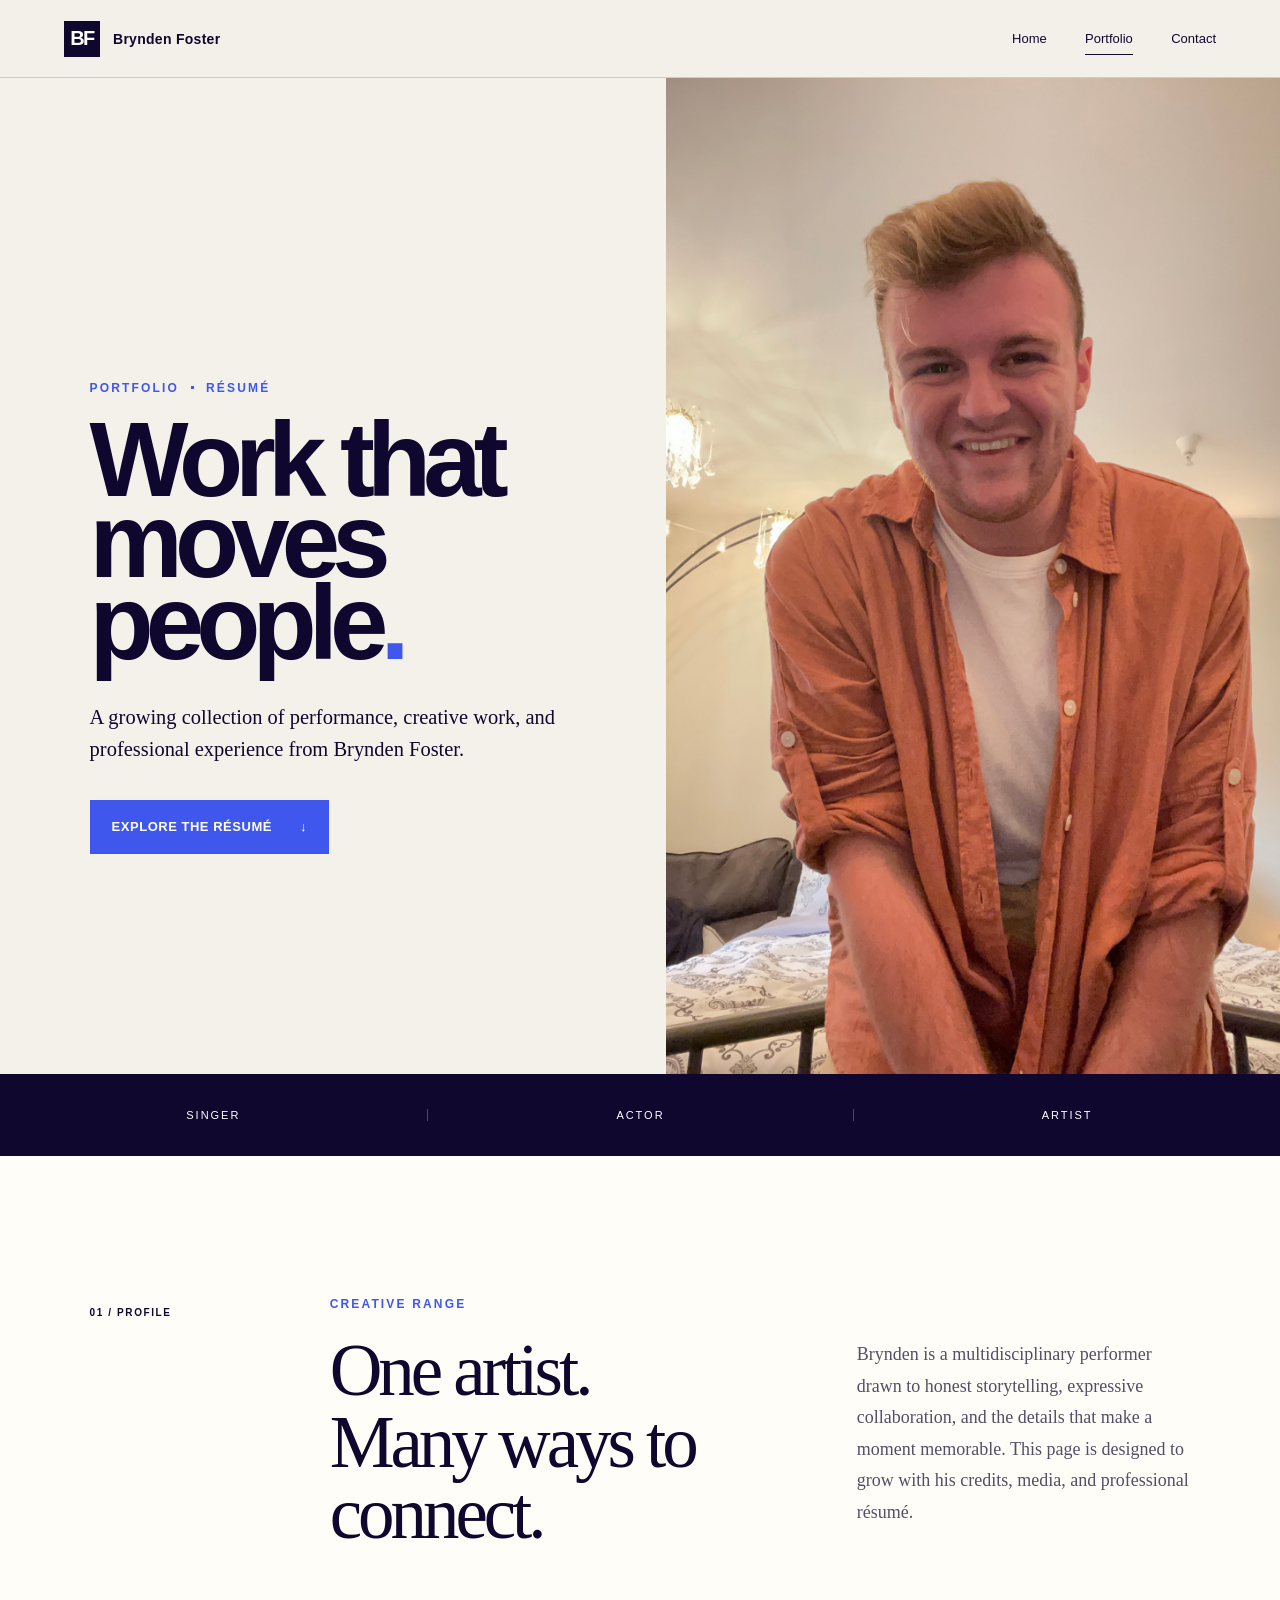
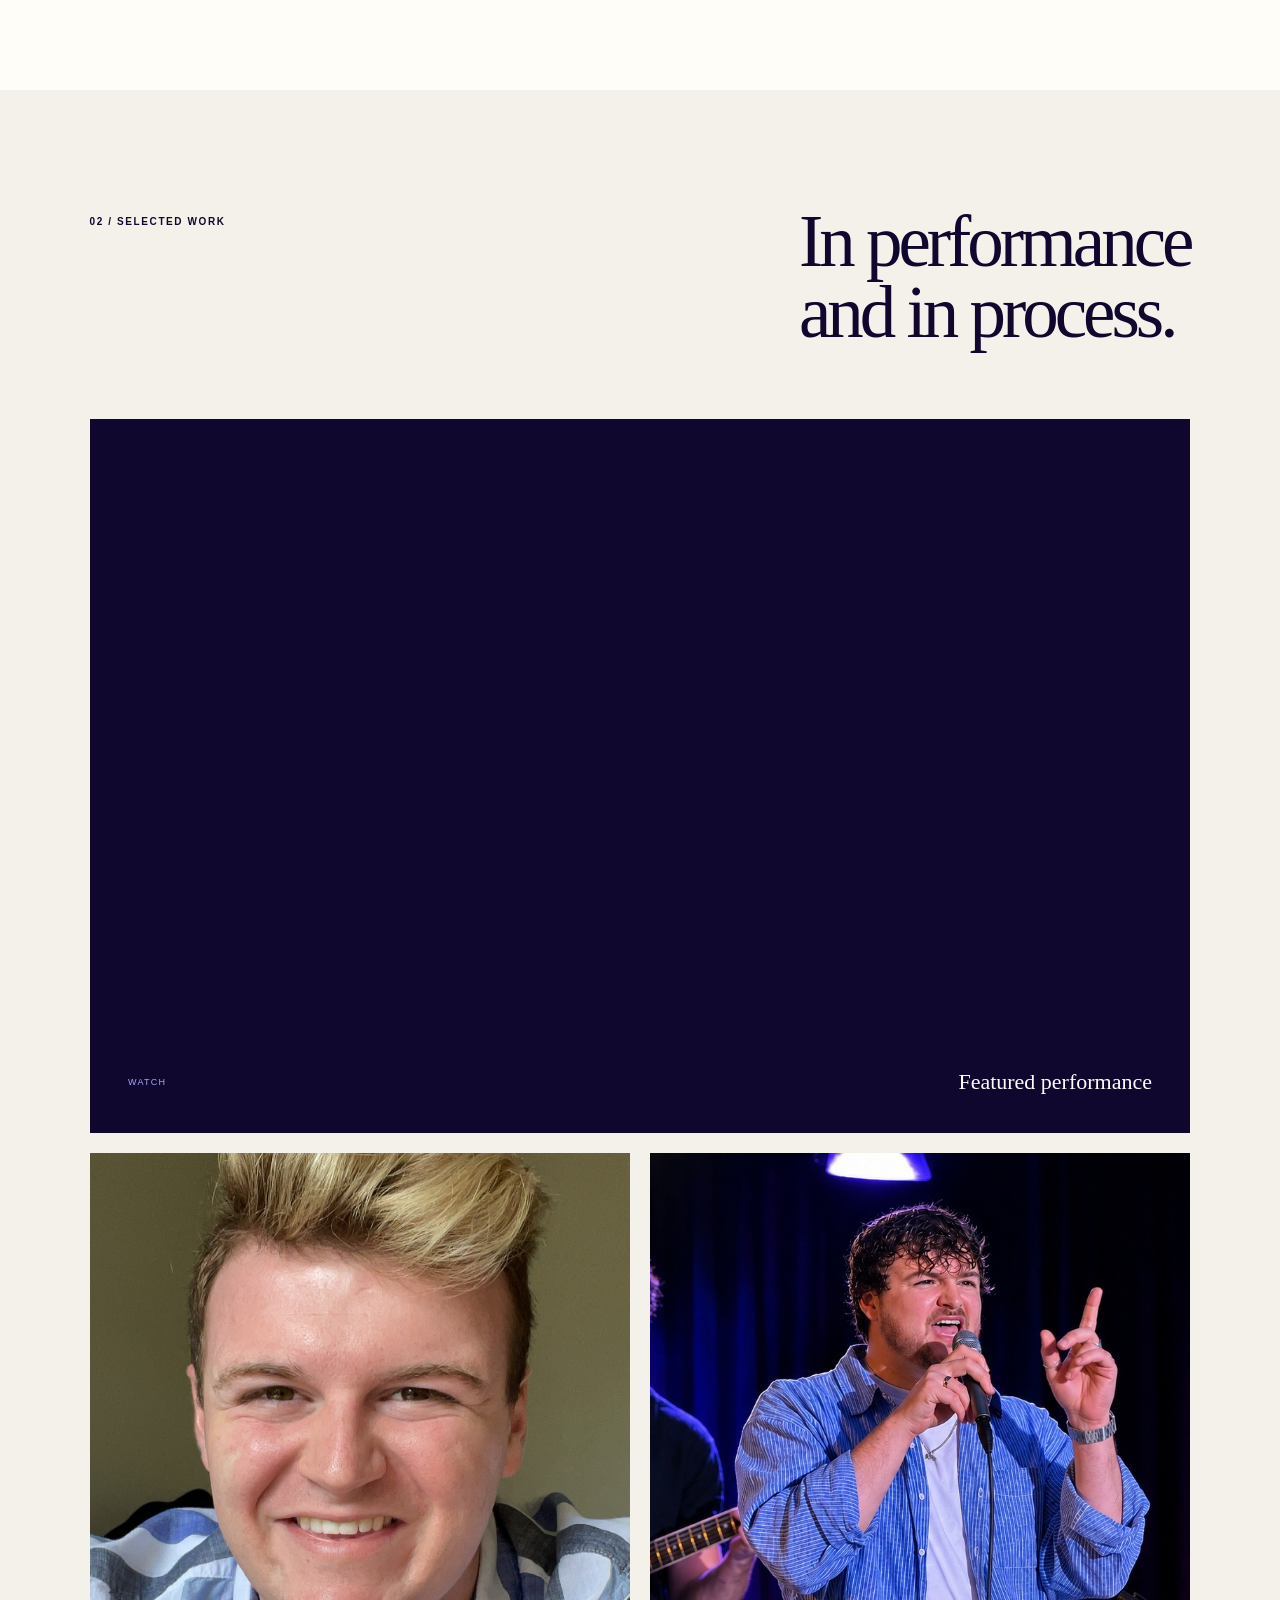
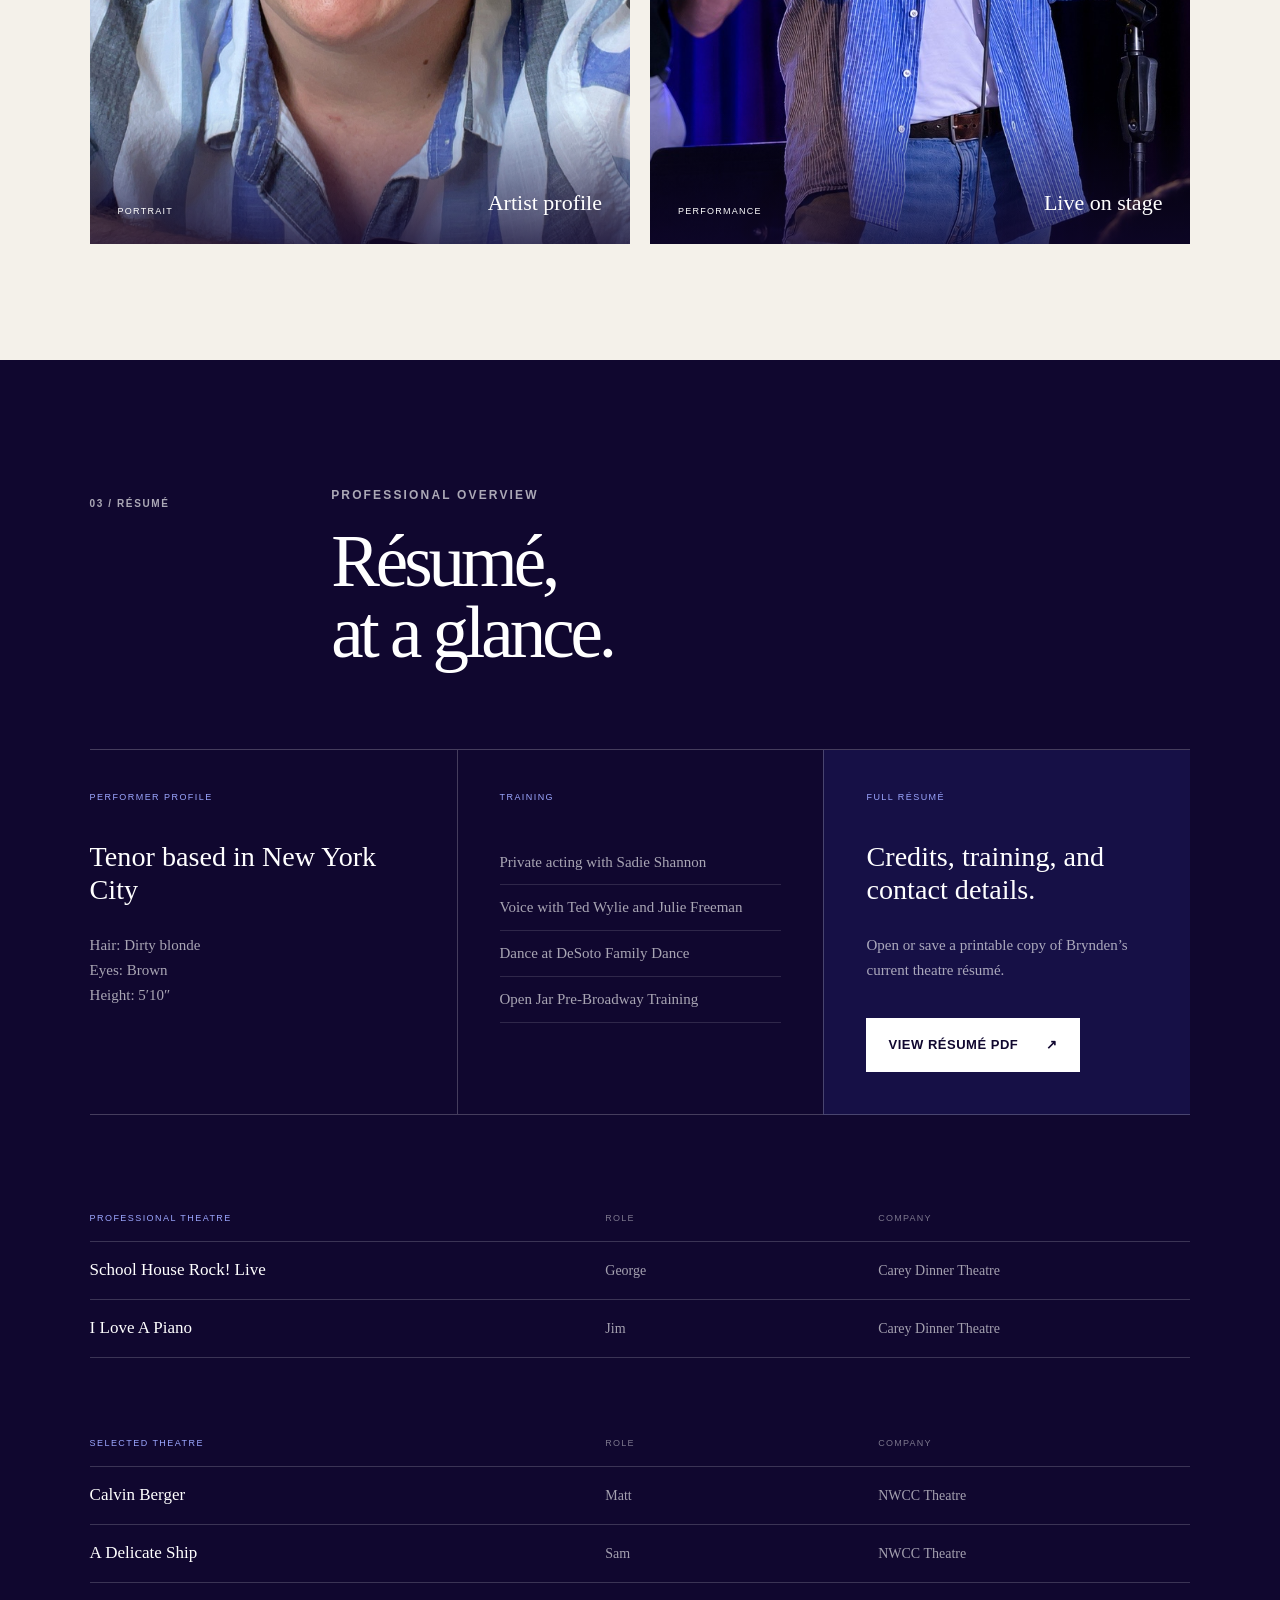
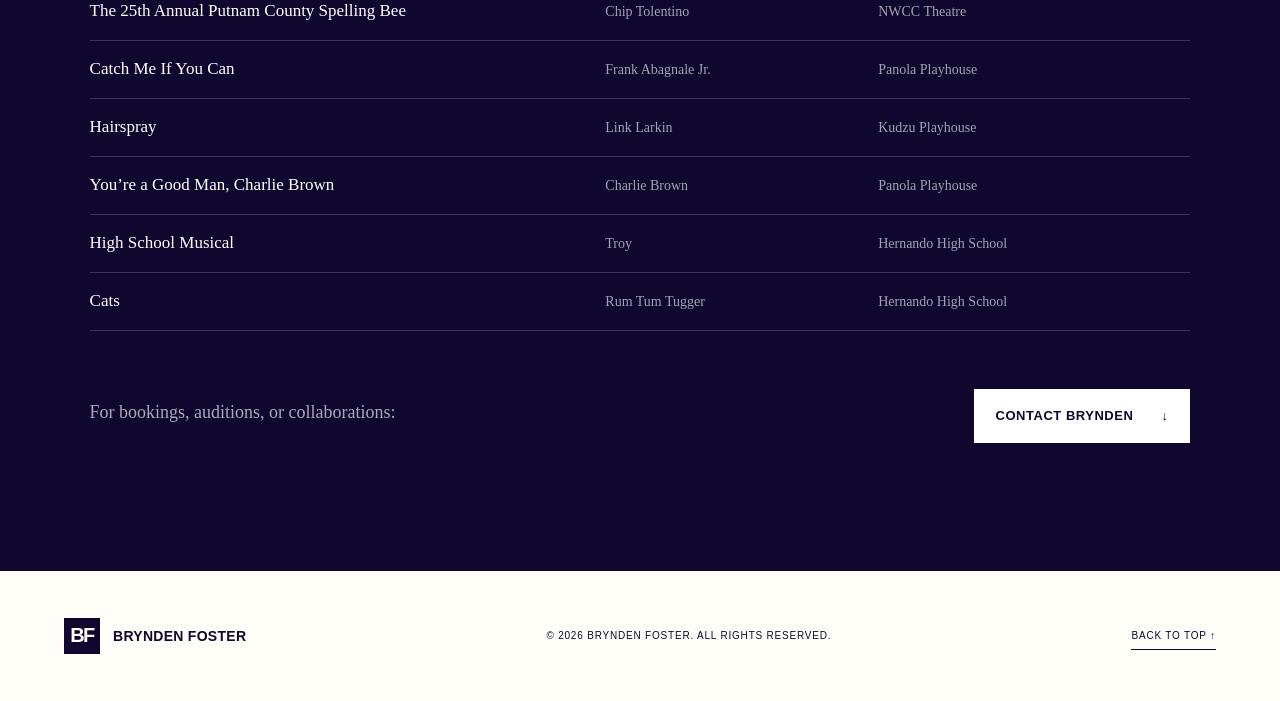
==== portfolio.html @ f53bc828 "added portfolio page" ====
<!doctype html>
<html lang="en">
<head>
  <meta charset="utf-8">
  <meta name="viewport" content="width=device-width, initial-scale=1">
  <meta name="description" content="Portfolio and professional résumé overview for singer, actor, and artist Brynden Foster.">
  <title>Portfolio & Résumé — Brynden Foster</title>
  <link rel="stylesheet" href="stylesheet.css">
  <script src="java.js" defer></script>
</head>
<body class="portfolio-page">
  <main>
    <header class="site-header">
      <a class="wordmark" href="index.html" aria-label="Brynden Foster, home"><span>BF</span><span class="wordmark-name">Brynden Foster</span></a>
      <nav aria-label="Main navigation">
        <a href="index.html">Home</a><a href="portfolio.html" aria-current="page">Portfolio</a><a href="index.html#contact">Contact</a>
      </nav>
    </header>

    <section class="portfolio-hero" aria-labelledby="portfolio-title">
      <div class="portfolio-hero-copy">
        <p class="eyebrow">Portfolio <i></i> Résumé</p>
        <h1 id="portfolio-title">Work that<br>moves people<span>.</span></h1>
        <p>A growing collection of performance, creative work, and professional experience from Brynden Foster.</p>
        <a class="button button-primary" href="#resume">Explore the résumé <span aria-hidden="true">↓</span></a>
      </div>
      <div class="portfolio-hero-image">
        <img src="images/brynden-portrait.jpg" alt="Brynden Foster smiling in an orange shirt">
        <p>Artist portrait</p>
      </div>
      <div class="portfolio-disciplines" aria-label="Creative disciplines">
        <span>Singer</span><span>Actor</span><span>Artist</span>
      </div>
    </section>

    <section class="portfolio-intro" aria-labelledby="portfolio-intro-title">
      <div class="section-number">01 / Profile</div>
      <div>
        <p class="kicker">Creative range</p>
        <h2 id="portfolio-intro-title">One artist.<br>Many ways to connect.</h2>
      </div>
      <p class="portfolio-intro-copy">Brynden is a multidisciplinary performer drawn to honest storytelling, expressive collaboration, and the details that make a moment memorable. This page is designed to grow with his credits, media, and professional résumé.</p>
    </section>

    <section class="work-grid" id="work" aria-labelledby="work-title">
      <div class="work-heading">
        <div class="section-number">02 / Selected work</div>
        <h2 id="work-title">In performance<br>and in process.</h2>
      </div>
      <figure class="work-video work-video-wide">
        <div class="video-frame">
          <iframe src="https://www.youtube-nocookie.com/embed/HK24vH_Gqjc" title="Brynden Foster performance video" loading="lazy" allow="accelerometer; autoplay; clipboard-write; encrypted-media; gyroscope; picture-in-picture; web-share" referrerpolicy="strict-origin-when-cross-origin" allowfullscreen></iframe>
        </div>
        <figcaption><span>Watch</span><strong>Featured performance</strong></figcaption>
      </figure>
      <figure class="work-card">
        <img src="images/brynden-hero.jpg" alt="Close portrait of Brynden Foster">
        <figcaption><span>Portrait</span><strong>Artist profile</strong></figcaption>
      </figure>
      <figure class="work-card work-card-performance">
        <img src="images/brynden-hero-performance.jpeg" alt="Brynden Foster performing with a microphone">
        <figcaption><span>Performance</span><strong>Live on stage</strong></figcaption>
      </figure>
    </section>

    <section class="resume-section" id="resume" aria-labelledby="resume-title">
      <div class="resume-heading">
        <div class="section-number light">03 / Résumé</div>
        <div>
          <p class="kicker light">Professional overview</p>
          <h2 id="resume-title">Résumé,<br>at a glance.</h2>
        </div>
      </div>

      <div class="resume-details">
        <article>
          <p class="resume-label">Performer profile</p>
          <h3>Tenor based in New York City</h3>
          <p>Hair: Dirty blonde<br>Eyes: Brown<br>Height: 5′10″</p>
        </article>
        <article>
          <p class="resume-label">Training</p>
          <ul>
            <li>Private acting with Sadie Shannon</li>
            <li>Voice with Ted Wylie and Julie Freeman</li>
            <li>Dance at DeSoto Family Dance</li>
            <li>Open Jar Pre-Broadway Training</li>
          </ul>
        </article>
        <article class="resume-download">
          <p class="resume-label">Full résumé</p>
          <h3>Credits, training, and contact details.</h3>
          <p>Open or save a printable copy of Brynden’s current theatre résumé.</p>
          <a class="button button-light" href="documents/brynden-foster-theatre-resume.pdf" target="_blank" rel="noopener">View résumé PDF <span aria-hidden="true">↗</span></a>
        </article>
      </div>

      <div class="credits" aria-label="Theatre credits">
        <section class="credit-group">
          <div class="credit-heading"><p class="resume-label">Professional theatre</p><span>Role</span><span>Company</span></div>
          <div class="credit-row"><strong>School House Rock! Live</strong><span>George</span><span>Carey Dinner Theatre</span></div>
          <div class="credit-row"><strong>I Love A Piano</strong><span>Jim</span><span>Carey Dinner Theatre</span></div>
        </section>
        <section class="credit-group">
          <div class="credit-heading"><p class="resume-label">Selected theatre</p><span>Role</span><span>Company</span></div>
          <div class="credit-row"><strong>Calvin Berger</strong><span>Matt</span><span>NWCC Theatre</span></div>
          <div class="credit-row"><strong>A Delicate Ship</strong><span>Sam</span><span>NWCC Theatre</span></div>
          <div class="credit-row"><strong>The 25th Annual Putnam County Spelling Bee</strong><span>Chip Tolentino</span><span>NWCC Theatre</span></div>
          <div class="credit-row"><strong>Catch Me If You Can</strong><span>Frank Abagnale Jr.</span><span>Panola Playhouse</span></div>
          <div class="credit-row"><strong>Hairspray</strong><span>Link Larkin</span><span>Kudzu Playhouse</span></div>
          <div class="credit-row"><strong>You’re a Good Man, Charlie Brown</strong><span>Charlie Brown</span><span>Panola Playhouse</span></div>
          <div class="credit-row"><strong>High School Musical</strong><span>Troy</span><span>Hernando High School</span></div>
          <div class="credit-row"><strong>Cats</strong><span>Rum Tum Tugger</span><span>Hernando High School</span></div>
        </section>
      </div>

      <div class="resume-contact-wrap">
        <div class="resume-contact">
          <p>For bookings, auditions, or collaborations:</p>
          <button class="button button-light" type="button" data-resume-form-toggle aria-expanded="false" aria-controls="portfolio-contact-form">Contact Brynden <span aria-hidden="true">↓</span></button>
        </div>
        <div class="resume-form-panel" id="portfolio-contact-form" hidden>
          <div class="resume-form-heading">
            <p class="kicker">Start a conversation</p>
            <h3>Tell Brynden about your project.</h3>
          </div>
          <form action="https://formspree.io/f/xnpaazvn" method="post">
            <div class="form-row">
              <label>Name <span>*</span><input name="name" type="text" autocomplete="name" required placeholder="Your name"></label>
              <label>Email <span>*</span><input name="email" type="email" autocomplete="email" required placeholder="you@example.com"></label>
            </div>
            <label>What can I help with?
              <select name="project" required><option value="" selected disabled>Select a project type</option><option>Performance</option><option>Music</option><option>Creative collaboration</option><option>Résumé request</option><option>Other</option></select>
            </label>
            <label>Message <span>*</span><textarea name="message" required placeholder="A few details about your idea..." rows="4"></textarea></label>
            <button class="button button-primary" type="submit">Send your message <span aria-hidden="true">↗</span></button>
          </form>
        </div>
      </div>
    </section>

    <footer>
      <a class="wordmark footer-mark" href="index.html" aria-label="Brynden Foster, home"><span>BF</span><span class="wordmark-name">Brynden Foster</span></a>
      <p>© <span id="current-year">2026</span> Brynden Foster. All rights reserved.</p>
      <a class="back-top" href="#top">Back to top ↑</a>
    </footer>
  </main>
</body>
</html>
---- stylesheet.css ----
:root {
  --ink: #10072f;
  --blue: #4057ed;
  --paper: #f4f1ea;
  --cream: #fffdf8;
  --line: rgba(16, 7, 47, 0.16);
}

* { box-sizing: border-box; }
html { scroll-behavior: smooth; }
body {
  margin: 0;
  background: var(--paper);
  color: var(--ink);
  font-family: Arial, Helvetica, sans-serif;
}
a { color: inherit; text-decoration: none; }
button, input, textarea, select { font: inherit; }
::selection { background: var(--blue); color: white; }

.site-header {
  align-items: center;
  background: rgba(244, 241, 234, .94);
  border-bottom: 1px solid var(--line);
  display: flex;
  height: 78px;
  justify-content: space-between;
  left: 0;
  padding: 0 clamp(24px, 5vw, 78px);
  position: absolute;
  right: 0;
  top: 0;
  z-index: 10;
}
.wordmark { align-items: center; display: inline-flex; font-size: 20px; font-weight: 800; gap: 13px; letter-spacing: -.04em; }
.wordmark > span:first-child { align-items: center; background: var(--ink); color: white; display: inline-flex; height: 36px; justify-content: center; letter-spacing: -.08em; width: 36px; }
.wordmark-name { font-size: 14px; letter-spacing: .02em; }
nav { align-items: center; display: flex; font-size: 13px; gap: clamp(20px, 3vw, 48px); }
nav a:not(.nav-cta) { border-bottom: 1px solid transparent; padding: 8px 0; }
nav a:not(.nav-cta):hover { border-color: currentColor; }
.nav-cta { background: var(--ink); color: white; padding: 13px 20px; }

.hero { min-height: 760px; height: 100svh; position: relative; overflow: hidden; }
.hero-photo { background: url('images/brynden-hero-performance.jpeg') center 34% / cover no-repeat; inset: 78px 0 0 34%; position: absolute; }
.hero-shade { background: linear-gradient(90deg, var(--paper) 0 37%, rgba(244,241,234,.82) 46%, transparent 70%); inset: 78px 0 0; position: absolute; }
.hero-content { left: clamp(24px, 8vw, 124px); max-width: 760px; position: absolute; top: 52%; transform: translateY(-43%); z-index: 2; }
.eyebrow, .kicker { align-items: center; color: var(--blue); display: flex; font-size: 12px; font-weight: 700; gap: 12px; letter-spacing: .18em; margin: 0 0 24px; text-transform: uppercase; }
.eyebrow i { background: var(--blue); height: 3px; width: 3px; }
h1 { font-size: clamp(78px, 9.7vw, 156px); font-weight: 700; letter-spacing: -.075em; line-height: .78; margin: 0; }
h1 span { color: var(--blue); }
.hero-intro { font-family: Georgia, 'Times New Roman', serif; font-size: clamp(19px, 1.7vw, 26px); line-height: 1.5; margin: 42px 0 36px; max-width: 500px; }
.hero-actions { align-items: center; display: flex; gap: 34px; }
.button { align-items: center; border: 0; cursor: pointer; display: inline-flex; font-size: 13px; font-weight: 700; gap: 28px; justify-content: space-between; letter-spacing: .04em; min-height: 54px; padding: 16px 22px; text-transform: uppercase; }
.button-primary { background: var(--blue); color: white; min-width: 235px; }
.button:hover { filter: brightness(1.1); }
.text-link { border-bottom: 1px solid var(--ink); font-size: 13px; padding: 12px 0; }
.side-note { bottom: 42px; font-size: 10px; letter-spacing: .12em; margin: 0; position: absolute; right: 34px; text-transform: uppercase; transform: rotate(-90deg) translateX(100%); transform-origin: right bottom; }

.about { display: grid; grid-template-columns: .45fr 1.2fr .65fr; min-height: 700px; padding: clamp(90px, 10vw, 160px) clamp(24px, 8vw, 124px); position: relative; }
.section-number { font-size: 10px; font-weight: 700; letter-spacing: .16em; padding-top: 10px; text-transform: uppercase; }
.about-copy { max-width: 720px; }
.about h2, .contact h2 { font-family: Georgia, 'Times New Roman', serif; font-size: clamp(50px, 6vw, 92px); font-weight: 400; letter-spacing: -.055em; line-height: .98; margin: 0 0 42px; }
.about-copy .lead { font-size: clamp(21px, 2vw, 29px); font-weight: 700; letter-spacing: -.025em; line-height: 1.35; max-width: 640px; }
.about-copy > p:not(.kicker):not(.lead) { color: #554f66; font-family: Georgia, 'Times New Roman', serif; font-size: 17px; line-height: 1.75; max-width: 570px; }
.line-link { border-bottom: 1px solid var(--ink); display: inline-flex; font-size: 12px; font-weight: 700; gap: 40px; letter-spacing: .08em; margin-top: 26px; padding: 14px 0; text-transform: uppercase; }
.about-mark { align-self: end; color: transparent; font-size: clamp(130px, 16vw, 260px); font-weight: 800; letter-spacing: -.12em; line-height: .65; -webkit-text-stroke: 1px rgba(16,7,47,.12); }

.events { background: var(--cream); display: grid; gap: clamp(35px, 5vw, 90px); grid-template-columns: .38fr .72fr 1.3fr; padding: clamp(90px, 10vw, 155px) clamp(24px, 7vw, 110px); }
.events-heading h2 { font-family: Georgia, 'Times New Roman', serif; font-size: clamp(50px, 6vw, 92px); font-weight: 400; letter-spacing: -.055em; line-height: .98; margin: 0; }
.events-list { align-self: end; }
.events-empty { align-items: center; border-bottom: 1px solid var(--line); border-top: 1px solid var(--line); display: grid; gap: clamp(28px, 4vw, 58px); grid-template-columns: auto 1fr; padding: clamp(34px, 5vw, 64px) 0; }
.events-empty-mark { align-items: center; border: 1px solid var(--blue); border-radius: 50%; color: var(--blue); display: flex; font-size: 9px; font-weight: 700; height: 76px; justify-content: center; letter-spacing: .12em; width: 76px; }
.events-status { color: var(--blue); font-size: 9px; font-weight: 700; letter-spacing: .15em; margin: 0 0 18px; text-transform: uppercase; }
.events-empty h3 { font-family: Georgia, 'Times New Roman', serif; font-size: clamp(25px, 2.5vw, 38px); font-weight: 400; letter-spacing: -.03em; line-height: 1.1; margin: 0 0 18px; }
.events-empty div > p:last-child { color: #645e73; font-family: Georgia, 'Times New Roman', serif; font-size: 15px; line-height: 1.65; margin: 0; }
.event-card { align-items: center; border-top: 1px solid var(--line); display: grid; gap: clamp(28px, 4vw, 58px); grid-template-columns: 105px 1fr; padding: 32px 0; }
.event-card:last-child { border-bottom: 1px solid var(--line); }
.event-date { display: grid; gap: 7px; }
.event-date strong { color: var(--blue); font-family: Georgia, 'Times New Roman', serif; font-size: 27px; font-weight: 400; }
.event-date span { font-size: 9px; letter-spacing: .14em; text-transform: uppercase; }
.event-details h3 { font-family: Georgia, 'Times New Roman', serif; font-size: clamp(24px, 2.3vw, 35px); font-weight: 400; letter-spacing: -.03em; line-height: 1.1; margin: 0 0 10px; }
.event-meta { color: #645e73; font-family: Georgia, 'Times New Roman', serif; font-size: 14px; line-height: 1.55; margin: 0; white-space: pre-line; }
.event-link { border-bottom: 1px solid var(--ink); display: inline-block; font-size: 10px; font-weight: 700; letter-spacing: .1em; margin-top: 16px; padding-bottom: 5px; text-transform: uppercase; }
.events-no-dates { border-bottom: 1px solid var(--line); border-top: 1px solid var(--line); font-family: Georgia, 'Times New Roman', serif; font-size: 22px; line-height: 1.5; margin: 0; padding: 50px 0; }

.contact { display: grid; grid-template-columns: 44% 56%; min-height: 950px; }
.contact-photo { background: #d7c4b3; min-height: 760px; overflow: hidden; position: relative; }
.contact-photo img { height: 100%; object-fit: cover; object-position: 50% 45%; width: 100%; }
.carousel { outline: none; }
.carousel:focus-visible { box-shadow: inset 0 0 0 3px var(--blue); }
.carousel-slide { inset: 0; margin: 0; opacity: 0; position: absolute; transition: opacity .45s ease; visibility: hidden; }
.carousel-slide.is-active { opacity: 1; visibility: visible; }
.carousel-slide:nth-of-type(2) img { object-position: 50% 35%; }
.photo-caption { bottom: 0; color: white; display: flex; font-size: 9px; gap: 24px; left: 0; letter-spacing: .12em; padding: 26px 28px; padding-right: 170px; position: absolute; right: 0; text-transform: uppercase; }
.carousel-controls { align-items: center; bottom: 18px; display: flex; gap: 5px; position: absolute; right: 22px; z-index: 3; }
.carousel-controls button { align-items: center; background: rgba(16,7,47,.86); border: 1px solid rgba(255,255,255,.45); color: white; cursor: pointer; display: inline-flex; height: 42px; justify-content: center; padding: 0; width: 42px; }
.carousel-controls button:hover { background: var(--blue); }
.carousel-controls button:focus-visible { outline: 2px solid white; outline-offset: 2px; }
.carousel-position { align-items: center; background: rgba(16,7,47,.86); color: white; display: inline-flex; font-size: 9px; height: 42px; justify-content: center; letter-spacing: .1em; min-width: 48px; }
.contact-panel { background: var(--ink); color: white; display: grid; grid-template-columns: 130px 1fr; padding: clamp(65px, 7vw, 110px) clamp(28px, 6vw, 95px); }
.light { color: rgba(255,255,255,.65); }
.contact-panel > div:not(.section-number):not(.direct-contact), .contact-panel form, .direct-contact { grid-column: 2; }
.contact h2 { font-size: clamp(48px, 5.2vw, 80px); max-width: 780px; }
.contact-intro { color: rgba(255,255,255,.68); font-family: Georgia, 'Times New Roman', serif; font-size: 18px; line-height: 1.6; margin: -20px 0 42px; }
form { display: grid; gap: 24px; }
.form-row { display: grid; gap: 24px; grid-template-columns: 1fr 1fr; }
label { color: rgba(255,255,255,.7); display: grid; font-size: 10px; gap: 8px; letter-spacing: .12em; text-transform: uppercase; }
label span { color: #7e8eff; }
input, textarea, select { appearance: none; background: transparent; border: 0; border-bottom: 1px solid rgba(255,255,255,.28); border-radius: 0; color: white; min-width: 0; outline: none; padding: 12px 0 14px; resize: vertical; }
textarea { min-height: 86px; }
input::placeholder, textarea::placeholder { color: rgba(255,255,255,.38); }
input:focus, textarea:focus, select:focus { border-color: #7e8eff; }
select { cursor: pointer; }
select option { color: var(--ink); }
.button-light { background: white; color: var(--ink); margin-top: 6px; max-width: 260px; }
.direct-contact { align-items: end; border-top: 1px solid rgba(255,255,255,.2); display: grid; gap: 28px; grid-template-columns: 1.3fr 1fr auto; margin-top: 56px; padding-top: 30px; }
.direct-contact div { display: grid; gap: 8px; }
.direct-contact span { color: rgba(255,255,255,.45); font-size: 9px; letter-spacing: .14em; text-transform: uppercase; }
.direct-contact a { font-size: 13px; }
.social-link { align-items: center; border: 1px solid rgba(255,255,255,.4); border-radius: 50%; display: inline-flex; height: 42px; justify-content: center; width: 42px; }
.social-links { display: flex !important; gap: 10px !important; }
.social-link strong { font-size: 12px; letter-spacing: -.02em; text-transform: lowercase; }
.social-link img { filter: invert(1); height: 17px; width: 17px; }

footer { align-items: center; background: var(--cream); display: flex; font-size: 10px; justify-content: space-between; letter-spacing: .08em; min-height: 130px; padding: 30px clamp(24px, 5vw, 78px); text-transform: uppercase; }
.back-top { border-bottom: 1px solid var(--ink); padding: 8px 0; }

@media (max-width: 900px) {
  .site-header { height: 70px; }
  .hero { min-height: 760px; }
  .hero-photo { inset: 70px 0 0 26%; }
  .hero-shade { background: linear-gradient(90deg, rgba(244,241,234,.96) 0 20%, rgba(244,241,234,.74) 48%, rgba(244,241,234,.12) 100%); inset: 70px 0 0; }
  h1 { font-size: clamp(70px, 14vw, 120px); }
  .about { grid-template-columns: 130px 1fr; }
  .about-mark { display: none; }
  .events { grid-template-columns: 120px 1fr; }
  .events-list { grid-column: 2; }
  .contact { grid-template-columns: 1fr; }
  .contact-photo { height: 72vw; max-height: 700px; }
  .contact-panel { grid-template-columns: 110px 1fr; }
}

@media (max-width: 620px) {
  .site-header { padding: 0 20px; }
  .wordmark-name { display: none; }
  nav { gap: 18px; }
  .nav-cta { padding: 12px 16px; }
  .hero { height: 820px; }
  .hero-photo { inset: 70px 0 0; background-position: 58% center; }
  .hero-shade { background: linear-gradient(180deg, rgba(16,7,47,.05) 5%, rgba(16,7,47,.2) 35%, rgba(16,7,47,.9) 82%, var(--ink) 100%); inset: 70px 0 0; }
  .hero-content { bottom: 54px; color: white; left: 22px; right: 22px; top: auto; transform: none; }
  .eyebrow { color: #b8c0ff; margin-bottom: 18px; }
  .eyebrow i { background: #b8c0ff; }
  h1 { font-size: clamp(68px, 22vw, 94px); }
  .hero-intro { font-size: 18px; margin: 28px 0; max-width: 360px; }
  .hero-actions { align-items: flex-start; flex-direction: column; gap: 12px; }
  .text-link { border-color: white; }
  .side-note { display: none; }
  .about { display: block; min-height: 0; padding: 90px 22px; }
  .section-number { margin-bottom: 56px; }
  .about h2, .contact h2 { font-size: 48px; }
  .about-copy .lead { font-size: 21px; }
  .events { display: block; padding: 90px 22px; }
  .events .section-number { margin-bottom: 52px; }
  .events-heading { margin-bottom: 48px; }
  .events-empty { align-items: start; grid-template-columns: 1fr; }
  .events-empty-mark { height: 64px; width: 64px; }
  .event-card { align-items: start; grid-template-columns: 80px 1fr; }
  .event-date strong { font-size: 23px; }
  .contact-photo { height: 112vw; }
  .contact-panel { display: block; padding: 72px 22px; }
  .contact-panel .section-number { margin-bottom: 52px; }
  .form-row { grid-template-columns: 1fr; }
  .direct-contact { align-items: start; grid-template-columns: 1fr; }
  footer { align-items: flex-start; flex-direction: column; gap: 22px; }
  footer p { line-height: 1.6; }
}

@media (prefers-reduced-motion: reduce) { html { scroll-behavior: auto; } }
@media (prefers-reduced-motion: reduce) { .carousel-slide { transition: none; } }

/* Portfolio and résumé page */
.portfolio-page { background: var(--cream); }
.portfolio-page nav [aria-current="page"] { border-bottom: 1px solid currentColor; }
.portfolio-hero { background: var(--paper); display: grid; grid-template-columns: 52% 48%; min-height: 860px; padding-top: 78px; position: relative; }
.portfolio-hero-copy { align-self: center; padding: 80px clamp(28px, 7vw, 110px); z-index: 1; }
.portfolio-hero h1 { font-size: clamp(68px, 8.2vw, 130px); }
.portfolio-hero-copy > p:not(.eyebrow) { font-family: Georgia, 'Times New Roman', serif; font-size: clamp(18px, 1.6vw, 24px); line-height: 1.55; margin: 38px 0 34px; max-width: 560px; }
.portfolio-hero-image { min-height: 680px; overflow: hidden; position: relative; }
.portfolio-hero-image img { height: 100%; object-fit: cover; object-position: 50% 42%; width: 100%; }
.portfolio-hero-image p { bottom: 24px; color: white; font-size: 9px; left: 26px; letter-spacing: .14em; margin: 0; position: absolute; text-transform: uppercase; }
.portfolio-disciplines { align-items: center; background: var(--ink); bottom: 0; color: white; display: flex; font-size: 11px; gap: 0; grid-column: 1 / -1; height: 82px; justify-content: space-around; letter-spacing: .18em; position: absolute; text-transform: uppercase; width: 100%; }
.portfolio-disciplines span { text-align: center; width: 33.333%; }
.portfolio-disciplines span + span { border-left: 1px solid rgba(255,255,255,.25); }

.portfolio-intro { align-items: start; display: grid; gap: clamp(35px, 5vw, 90px); grid-template-columns: .38fr 1fr .72fr; padding: clamp(100px, 11vw, 170px) clamp(24px, 7vw, 110px); }
.portfolio-intro h2, .work-heading h2, .resume-section h2 { font-family: Georgia, 'Times New Roman', serif; font-size: clamp(48px, 5.7vw, 88px); font-weight: 400; letter-spacing: -.055em; line-height: .98; margin: 0; }
.portfolio-intro-copy { color: #554f66; font-family: Georgia, 'Times New Roman', serif; font-size: 18px; line-height: 1.75; margin: 42px 0 0; }

.work-grid { background: var(--paper); display: grid; gap: 20px; grid-template-columns: 1fr 1fr; padding: clamp(90px, 9vw, 140px) clamp(24px, 7vw, 110px); }
.work-heading { align-items: end; display: flex; grid-column: 1 / -1; justify-content: space-between; margin-bottom: 50px; }
.work-heading .section-number { align-self: start; }
.work-card { background: #d9d5cd; height: clamp(480px, 54vw, 760px); margin: 0; overflow: hidden; position: relative; }
.work-card-wide { grid-column: 1 / -1; height: clamp(520px, 62vw, 850px); }
.work-card img { height: 100%; object-fit: cover; transition: transform .6s ease; width: 100%; }
.work-card:hover img { transform: scale(1.02); }
.work-card-wide img { object-position: center 16%; }
.work-card:nth-of-type(3) img { object-position: 50% 35%; }
.work-card figcaption { align-items: end; background: linear-gradient(transparent, rgba(16,7,47,.76)); bottom: 0; color: white; display: flex; justify-content: space-between; left: 0; padding: 80px 28px 28px; position: absolute; right: 0; }
.work-card figcaption span { font-size: 9px; letter-spacing: .14em; text-transform: uppercase; }
.work-card figcaption strong { font-family: Georgia, 'Times New Roman', serif; font-size: 22px; font-weight: 400; }
.work-note { background: var(--blue); color: white; display: flex; flex-direction: column; height: clamp(480px, 54vw, 760px); justify-content: flex-end; padding: clamp(32px, 5vw, 72px); }
.work-note h3 { font-family: Georgia, 'Times New Roman', serif; font-size: clamp(38px, 4vw, 62px); font-weight: 400; letter-spacing: -.04em; line-height: 1; margin: 0 0 28px; max-width: 480px; }
.work-note > p:not(.kicker) { color: rgba(255,255,255,.75); font-family: Georgia, 'Times New Roman', serif; font-size: 16px; line-height: 1.65; margin: 0; max-width: 470px; }
.work-video { background: var(--ink); display: flex; flex-direction: column; height: clamp(480px, 54vw, 760px); margin: 0; padding: clamp(20px, 3vw, 42px); }
.work-video-wide { grid-column: 1 / -1; height: auto; }
.work-video-wide .video-frame { display: block; }
.video-frame { align-items: center; display: flex; flex: 1; min-height: 0; }
.video-frame iframe { aspect-ratio: 16 / 9; border: 0; width: 100%; }
.work-video figcaption { align-items: center; color: white; display: flex; justify-content: space-between; padding-top: clamp(20px, 2.5vw, 34px); }
.work-video figcaption span { color: #9ca7ff; font-size: 9px; letter-spacing: .14em; text-transform: uppercase; }
.work-video figcaption strong { font-family: Georgia, 'Times New Roman', serif; font-size: 22px; font-weight: 400; }
.work-card-performance img { object-position: center 16%; }

.resume-section { background: var(--ink); color: white; padding: clamp(90px, 10vw, 150px) clamp(24px, 7vw, 110px); }
.resume-heading { display: grid; gap: 40px; grid-template-columns: .38fr 1.62fr; margin-bottom: 80px; }
.resume-details { border-top: 1px solid rgba(255,255,255,.22); display: grid; grid-template-columns: repeat(3, 1fr); }
.resume-details article { border-bottom: 1px solid rgba(255,255,255,.22); min-height: 330px; padding: 42px 42px 42px 0; }
.resume-details article + article { border-left: 1px solid rgba(255,255,255,.22); padding-left: 42px; }
.resume-label { color: #9ca7ff !important; font-size: 9px !important; letter-spacing: .16em; margin: 0 0 38px !important; text-transform: uppercase; }
.resume-details h3 { font-family: Georgia, 'Times New Roman', serif; font-size: clamp(22px, 2.2vw, 34px); font-weight: 400; line-height: 1.2; margin: 0 0 26px; }
.resume-details article > p:not(.resume-label), .resume-details li { color: rgba(255,255,255,.64); font-family: Georgia, 'Times New Roman', serif; font-size: 15px; line-height: 1.65; }
.resume-details ul { list-style: none; margin: 0; padding: 0; }
.resume-details li { border-bottom: 1px solid rgba(255,255,255,.13); padding: 10px 0; }
.resume-download { background: rgba(64,87,237,.12); }
.resume-download .button { margin-top: 20px; }
.credits { margin-top: 80px; }
.credit-group + .credit-group { margin-top: 62px; }
.credit-heading, .credit-row { border-bottom: 1px solid rgba(255,255,255,.18); display: grid; gap: 30px; grid-template-columns: 1.4fr .7fr .9fr; padding: 18px 0; }
.credit-heading { align-items: end; color: rgba(255,255,255,.45); font-size: 9px; letter-spacing: .14em; text-transform: uppercase; }
.credit-heading .resume-label { margin: 0 !important; }
.credit-row strong { font-family: Georgia, 'Times New Roman', serif; font-size: 17px; font-weight: 400; }
.credit-row span { color: rgba(255,255,255,.62); font-family: Georgia, 'Times New Roman', serif; font-size: 14px; line-height: 1.5; }
.resume-contact { align-items: center; display: flex; justify-content: space-between; padding-top: 52px; }
.resume-contact p { color: rgba(255,255,255,.65); font-family: Georgia, 'Times New Roman', serif; font-size: 18px; }
.resume-form-panel { animation: reveal-form .3s ease both; background: var(--cream); color: var(--ink); margin-top: 34px; padding: clamp(30px, 5vw, 64px); }
.resume-form-panel[hidden] { display: none; }
.resume-form-panel form { margin-top: 38px; }
.resume-form-heading h3 { font-family: Georgia, 'Times New Roman', serif; font-size: clamp(32px, 4vw, 56px); font-weight: 400; letter-spacing: -.04em; line-height: 1.05; margin: 0; }
.resume-form-panel label { color: #554f66; }
.resume-form-panel label span { color: var(--blue); }
.resume-form-panel input, .resume-form-panel textarea, .resume-form-panel select { border-color: rgba(16,7,47,.24); color: var(--ink); }
.resume-form-panel input::placeholder, .resume-form-panel textarea::placeholder { color: rgba(16,7,47,.4); }
.resume-form-panel input:focus, .resume-form-panel textarea:focus, .resume-form-panel select:focus { border-color: var(--blue); }
.resume-form-panel .button-primary { background: var(--ink); }
@keyframes reveal-form { from { opacity: 0; transform: translateY(-12px); } to { opacity: 1; transform: translateY(0); } }

@media (max-width: 900px) {
  .portfolio-hero { grid-template-columns: 1fr 1fr; min-height: 760px; padding-top: 70px; }
  .portfolio-hero-copy { padding: 60px 35px; }
  .portfolio-intro { grid-template-columns: 120px 1fr; }
  .portfolio-intro-copy { grid-column: 2; margin-top: 0; }
  .resume-heading { grid-template-columns: 120px 1fr; }
  .resume-details { grid-template-columns: 1fr; }
  .resume-details article { min-height: 0; padding: 38px 0; }
  .resume-details article + article { border-left: 0; padding-left: 0; }
  .credit-heading, .credit-row { grid-template-columns: 1.2fr .8fr .9fr; }
}

@media (max-width: 620px) {
  .portfolio-page nav { gap: 12px; }
  .portfolio-page nav a { font-size: 11px; }
  .portfolio-hero { display: block; min-height: 0; padding-bottom: 72px; }
  .portfolio-hero-copy { padding: 92px 22px 58px; }
  .portfolio-hero h1 { font-size: clamp(62px, 19vw, 82px); }
  .portfolio-hero-image { height: 118vw; min-height: 0; }
  .portfolio-disciplines { height: 72px; }
  .portfolio-intro { display: block; padding: 90px 22px; }
  .portfolio-intro .section-number { margin-bottom: 52px; }
  .portfolio-intro-copy { margin-top: 36px; }
  .work-grid { display: block; padding: 90px 22px; }
  .work-heading { align-items: start; display: block; margin-bottom: 42px; }
  .work-heading .section-number { margin-bottom: 52px; }
  .work-card, .work-card-wide, .work-note, .work-video { height: auto; margin-bottom: 18px; min-height: 112vw; }
  .work-video { justify-content: center; min-height: 88vw; }
  .work-video-wide { min-height: 0; }
  .work-card figcaption { align-items: start; flex-direction: column; gap: 8px; }
  .resume-section { padding: 90px 22px; }
  .resume-heading { display: block; }
  .resume-heading .section-number { margin-bottom: 52px; }
  .resume-contact { align-items: flex-start; flex-direction: column; gap: 22px; }
  .credits { margin-top: 62px; }
  .credit-heading { display: none; }
  .credit-row { gap: 7px; grid-template-columns: 1fr; padding: 22px 0; }
  .credit-row strong { font-size: 20px; }
  .resume-form-panel { margin-top: 26px; padding: 34px 20px; }
}

@media (prefers-reduced-motion: reduce) { .work-card img { transition: none; } .resume-form-panel { animation: none; } }
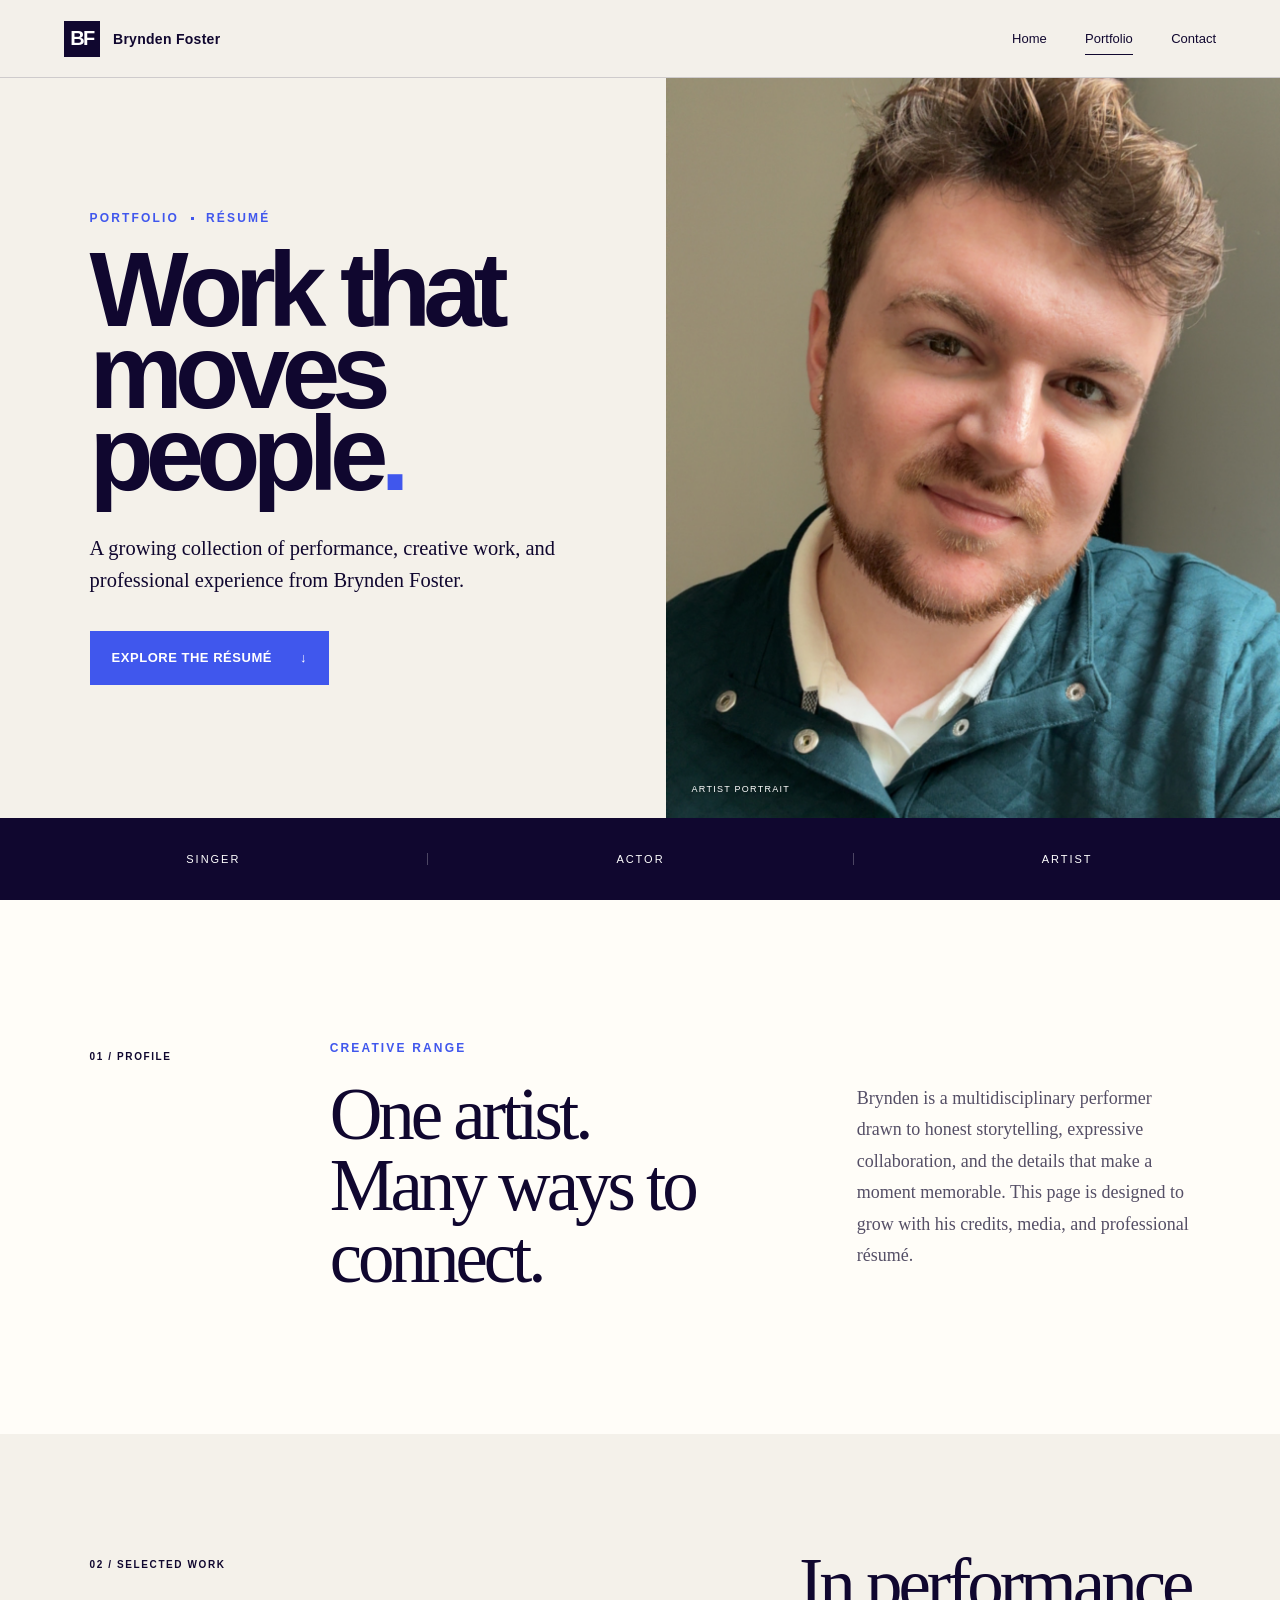
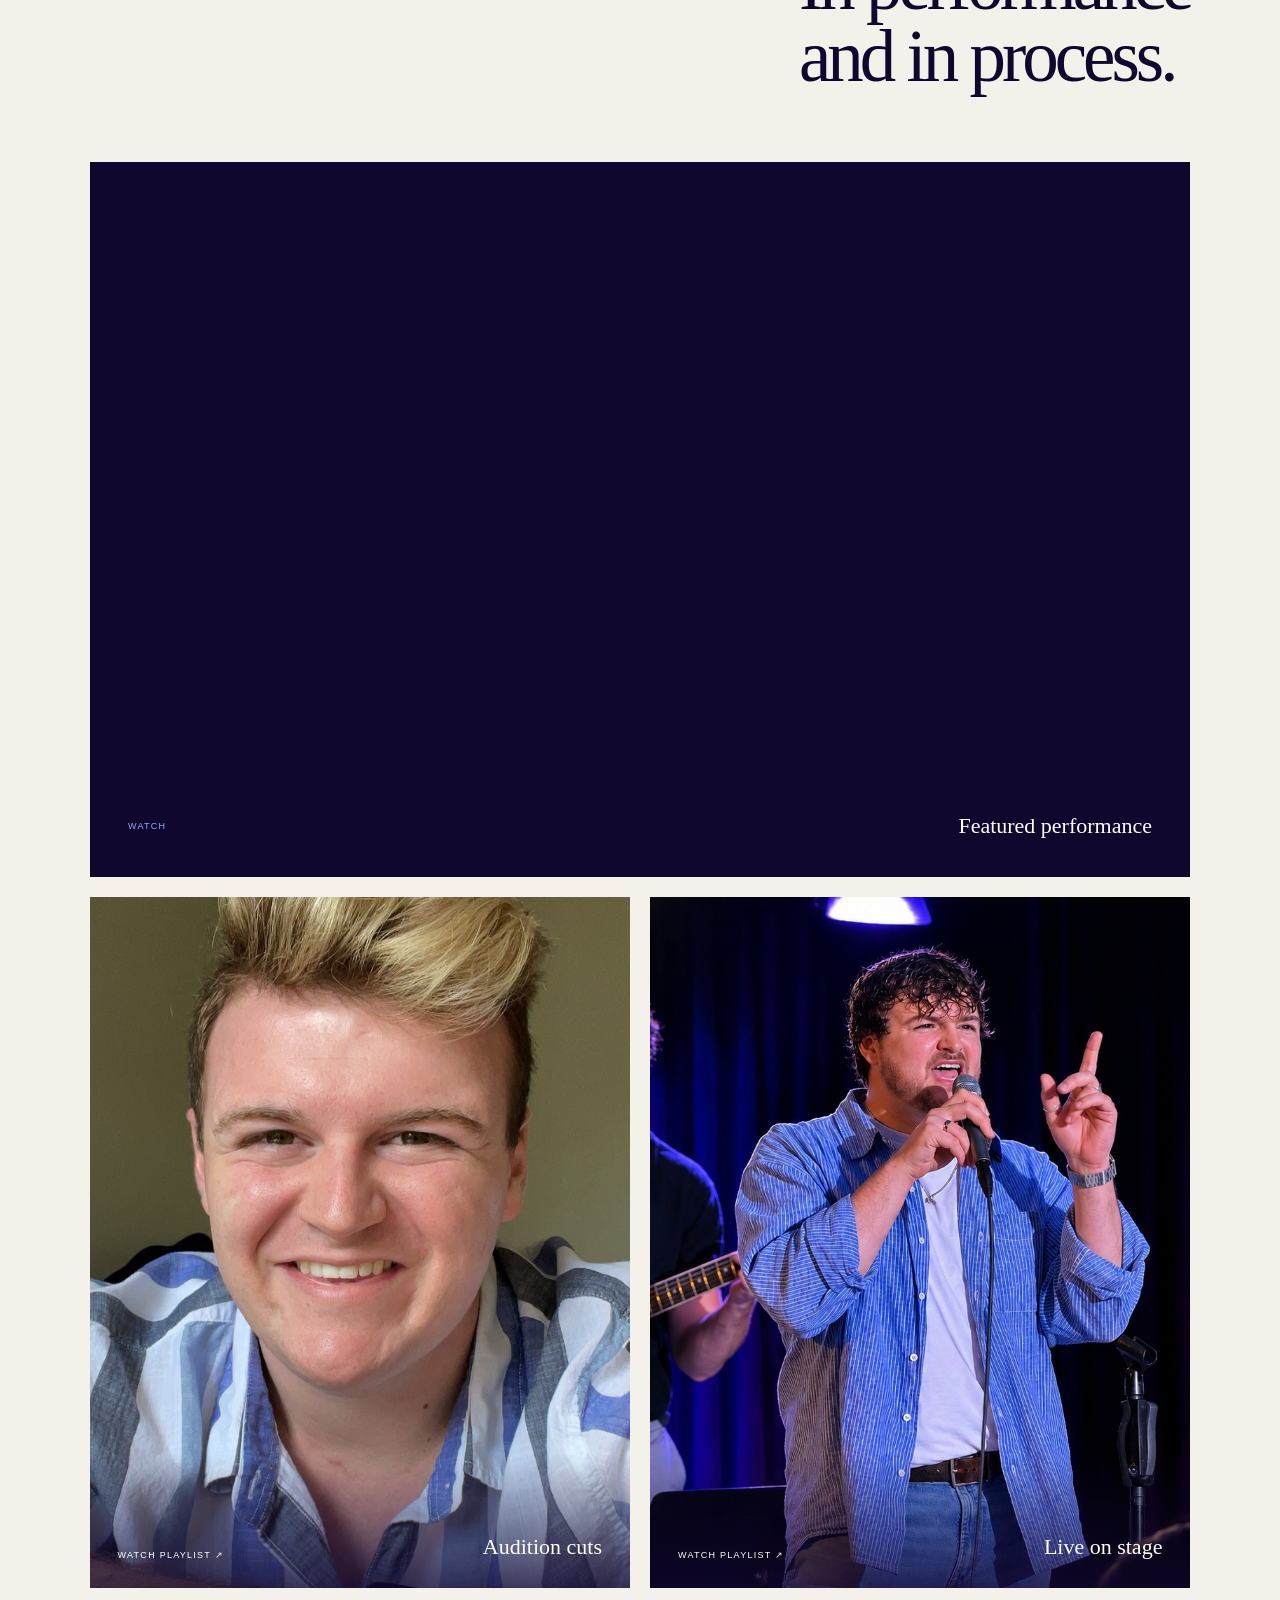
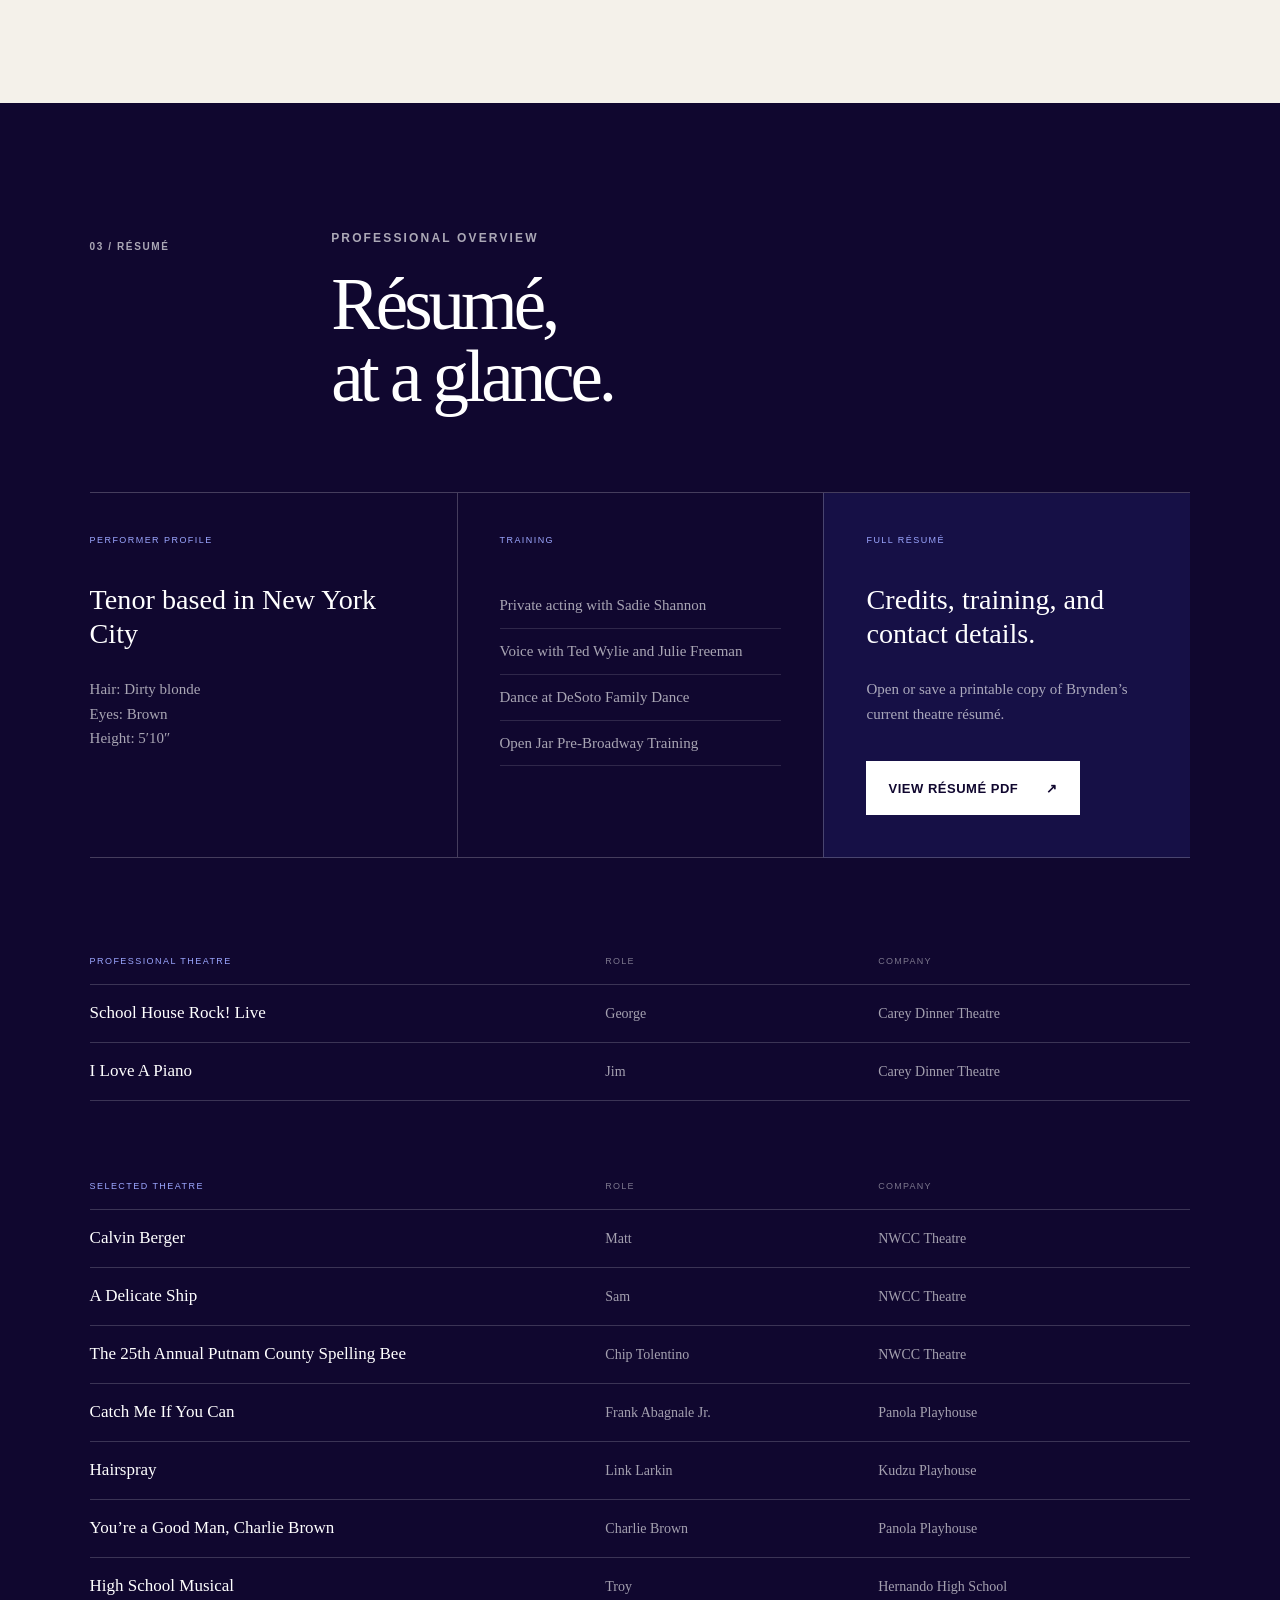
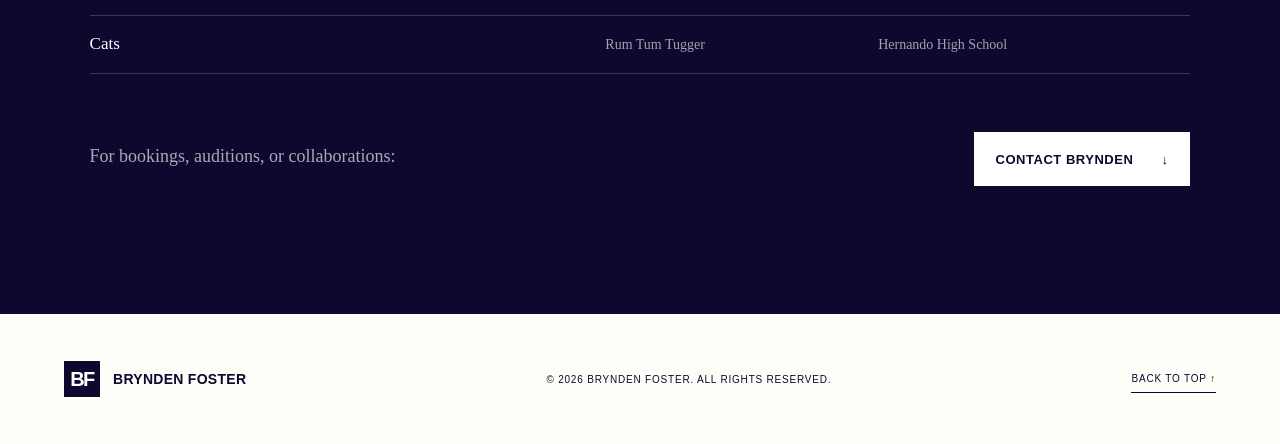
==== commit bc0c298a: "Changed verbage on portfolio page, added links for the pictures to playlists, and changed main photo" ====
--- a/portfolio.html
+++ b/portfolio.html
@@ -1,149 +1,304 @@
 <!doctype html>
 <html lang="en">
-<head>
-  <meta charset="utf-8">
-  <meta name="viewport" content="width=device-width, initial-scale=1">
-  <meta name="description" content="Portfolio and professional résumé overview for singer, actor, and artist Brynden Foster.">
-  <title>Portfolio & Résumé — Brynden Foster</title>
-  <link rel="stylesheet" href="stylesheet.css">
-  <script src="java.js" defer></script>
-</head>
-<body class="portfolio-page">
-  <main>
-    <header class="site-header">
-      <a class="wordmark" href="index.html" aria-label="Brynden Foster, home"><span>BF</span><span class="wordmark-name">Brynden Foster</span></a>
-      <nav aria-label="Main navigation">
-        <a href="index.html">Home</a><a href="portfolio.html" aria-current="page">Portfolio</a><a href="index.html#contact">Contact</a>
-      </nav>
-    </header>
-
-    <section class="portfolio-hero" aria-labelledby="portfolio-title">
-      <div class="portfolio-hero-copy">
-        <p class="eyebrow">Portfolio <i></i> Résumé</p>
-        <h1 id="portfolio-title">Work that<br>moves people<span>.</span></h1>
-        <p>A growing collection of performance, creative work, and professional experience from Brynden Foster.</p>
-        <a class="button button-primary" href="#resume">Explore the résumé <span aria-hidden="true">↓</span></a>
-      </div>
-      <div class="portfolio-hero-image">
-        <img src="images/brynden-portrait.jpg" alt="Brynden Foster smiling in an orange shirt">
-        <p>Artist portrait</p>
-      </div>
-      <div class="portfolio-disciplines" aria-label="Creative disciplines">
-        <span>Singer</span><span>Actor</span><span>Artist</span>
-      </div>
-    </section>
-
-    <section class="portfolio-intro" aria-labelledby="portfolio-intro-title">
-      <div class="section-number">01 / Profile</div>
-      <div>
-        <p class="kicker">Creative range</p>
-        <h2 id="portfolio-intro-title">One artist.<br>Many ways to connect.</h2>
-      </div>
-      <p class="portfolio-intro-copy">Brynden is a multidisciplinary performer drawn to honest storytelling, expressive collaboration, and the details that make a moment memorable. This page is designed to grow with his credits, media, and professional résumé.</p>
-    </section>
-
-    <section class="work-grid" id="work" aria-labelledby="work-title">
-      <div class="work-heading">
-        <div class="section-number">02 / Selected work</div>
-        <h2 id="work-title">In performance<br>and in process.</h2>
-      </div>
-      <figure class="work-video work-video-wide">
-        <div class="video-frame">
-          <iframe src="https://www.youtube-nocookie.com/embed/HK24vH_Gqjc" title="Brynden Foster performance video" loading="lazy" allow="accelerometer; autoplay; clipboard-write; encrypted-media; gyroscope; picture-in-picture; web-share" referrerpolicy="strict-origin-when-cross-origin" allowfullscreen></iframe>
-        </div>
-        <figcaption><span>Watch</span><strong>Featured performance</strong></figcaption>
-      </figure>
-      <figure class="work-card">
-        <img src="images/brynden-hero.jpg" alt="Close portrait of Brynden Foster">
-        <figcaption><span>Portrait</span><strong>Artist profile</strong></figcaption>
-      </figure>
-      <figure class="work-card work-card-performance">
-        <img src="images/brynden-hero-performance.jpeg" alt="Brynden Foster performing with a microphone">
-        <figcaption><span>Performance</span><strong>Live on stage</strong></figcaption>
-      </figure>
-    </section>
-
-    <section class="resume-section" id="resume" aria-labelledby="resume-title">
-      <div class="resume-heading">
-        <div class="section-number light">03 / Résumé</div>
+  <head>
+    <meta charset="utf-8" />
+    <meta name="viewport" content="width=device-width, initial-scale=1" />
+    <meta
+      name="description"
+      content="Portfolio and professional résumé overview for singer, actor, and artist Brynden Foster."
+    />
+    <title>Portfolio & Résumé — Brynden Foster</title>
+    <link rel="stylesheet" href="stylesheet.css" />
+    <script src="java.js" defer></script>
+  </head>
+  <body class="portfolio-page">
+    <main>
+      <header class="site-header">
+        <a class="wordmark" href="index.html" aria-label="Brynden Foster, home"
+          ><span>BF</span><span class="wordmark-name">Brynden Foster</span></a
+        >
+        <nav aria-label="Main navigation">
+          <a href="index.html">Home</a
+          ><a href="portfolio.html" aria-current="page">Portfolio</a
+          ><a href="index.html#contact">Contact</a>
+        </nav>
+      </header>
+
+      <section class="portfolio-hero" aria-labelledby="portfolio-title">
+        <div class="portfolio-hero-copy">
+          <p class="eyebrow">Portfolio <i></i> Résumé</p>
+          <h1 id="portfolio-title">
+            Work that<br />moves people<span>.</span>
+          </h1>
+          <p>
+            A growing collection of performance, creative work, and professional
+            experience from Brynden Foster.
+          </p>
+          <a class="button button-primary" href="#resume"
+            >Explore the résumé <span aria-hidden="true">↓</span></a
+          >
+        </div>
+        <div class="portfolio-hero-image">
+          <img
+            src="images/brynden-profile-2026.jpg"
+            alt="Close portrait of Brynden Foster"
+          />
+          <p>Artist portrait</p>
+        </div>
+        <div class="portfolio-disciplines" aria-label="Creative disciplines">
+          <span>Singer</span><span>Actor</span><span>Artist</span>
+        </div>
+      </section>
+
+      <section class="portfolio-intro" aria-labelledby="portfolio-intro-title">
+        <div class="section-number">01 / Profile</div>
         <div>
-          <p class="kicker light">Professional overview</p>
-          <h2 id="resume-title">Résumé,<br>at a glance.</h2>
-        </div>
-      </div>
-
-      <div class="resume-details">
-        <article>
-          <p class="resume-label">Performer profile</p>
-          <h3>Tenor based in New York City</h3>
-          <p>Hair: Dirty blonde<br>Eyes: Brown<br>Height: 5′10″</p>
-        </article>
-        <article>
-          <p class="resume-label">Training</p>
-          <ul>
-            <li>Private acting with Sadie Shannon</li>
-            <li>Voice with Ted Wylie and Julie Freeman</li>
-            <li>Dance at DeSoto Family Dance</li>
-            <li>Open Jar Pre-Broadway Training</li>
-          </ul>
-        </article>
-        <article class="resume-download">
-          <p class="resume-label">Full résumé</p>
-          <h3>Credits, training, and contact details.</h3>
-          <p>Open or save a printable copy of Brynden’s current theatre résumé.</p>
-          <a class="button button-light" href="documents/brynden-foster-theatre-resume.pdf" target="_blank" rel="noopener">View résumé PDF <span aria-hidden="true">↗</span></a>
-        </article>
-      </div>
-
-      <div class="credits" aria-label="Theatre credits">
-        <section class="credit-group">
-          <div class="credit-heading"><p class="resume-label">Professional theatre</p><span>Role</span><span>Company</span></div>
-          <div class="credit-row"><strong>School House Rock! Live</strong><span>George</span><span>Carey Dinner Theatre</span></div>
-          <div class="credit-row"><strong>I Love A Piano</strong><span>Jim</span><span>Carey Dinner Theatre</span></div>
-        </section>
-        <section class="credit-group">
-          <div class="credit-heading"><p class="resume-label">Selected theatre</p><span>Role</span><span>Company</span></div>
-          <div class="credit-row"><strong>Calvin Berger</strong><span>Matt</span><span>NWCC Theatre</span></div>
-          <div class="credit-row"><strong>A Delicate Ship</strong><span>Sam</span><span>NWCC Theatre</span></div>
-          <div class="credit-row"><strong>The 25th Annual Putnam County Spelling Bee</strong><span>Chip Tolentino</span><span>NWCC Theatre</span></div>
-          <div class="credit-row"><strong>Catch Me If You Can</strong><span>Frank Abagnale Jr.</span><span>Panola Playhouse</span></div>
-          <div class="credit-row"><strong>Hairspray</strong><span>Link Larkin</span><span>Kudzu Playhouse</span></div>
-          <div class="credit-row"><strong>You’re a Good Man, Charlie Brown</strong><span>Charlie Brown</span><span>Panola Playhouse</span></div>
-          <div class="credit-row"><strong>High School Musical</strong><span>Troy</span><span>Hernando High School</span></div>
-          <div class="credit-row"><strong>Cats</strong><span>Rum Tum Tugger</span><span>Hernando High School</span></div>
-        </section>
-      </div>
-
-      <div class="resume-contact-wrap">
-        <div class="resume-contact">
-          <p>For bookings, auditions, or collaborations:</p>
-          <button class="button button-light" type="button" data-resume-form-toggle aria-expanded="false" aria-controls="portfolio-contact-form">Contact Brynden <span aria-hidden="true">↓</span></button>
-        </div>
-        <div class="resume-form-panel" id="portfolio-contact-form" hidden>
-          <div class="resume-form-heading">
-            <p class="kicker">Start a conversation</p>
-            <h3>Tell Brynden about your project.</h3>
+          <p class="kicker">Creative range</p>
+          <h2 id="portfolio-intro-title">
+            One artist.<br />Many ways to connect.
+          </h2>
+        </div>
+        <p class="portfolio-intro-copy">
+          Brynden is a multidisciplinary performer drawn to honest storytelling,
+          expressive collaboration, and the details that make a moment
+          memorable. This page is designed to grow with his credits, media, and
+          professional résumé.
+        </p>
+      </section>
+
+      <section class="work-grid" id="work" aria-labelledby="work-title">
+        <div class="work-heading">
+          <div class="section-number">02 / Selected work</div>
+          <h2 id="work-title">In performance<br />and in process.</h2>
+        </div>
+        <figure class="work-video work-video-wide">
+          <div class="video-frame">
+            <iframe
+              src="https://www.youtube-nocookie.com/embed/HK24vH_Gqjc"
+              title="Brynden Foster performance video"
+              loading="lazy"
+              allow="
+                accelerometer;
+                autoplay;
+                clipboard-write;
+                encrypted-media;
+                gyroscope;
+                picture-in-picture;
+                web-share;
+              "
+              referrerpolicy="strict-origin-when-cross-origin"
+              allowfullscreen
+            ></iframe>
           </div>
-          <form action="https://formspree.io/f/xnpaazvn" method="post">
-            <div class="form-row">
-              <label>Name <span>*</span><input name="name" type="text" autocomplete="name" required placeholder="Your name"></label>
-              <label>Email <span>*</span><input name="email" type="email" autocomplete="email" required placeholder="you@example.com"></label>
-            </div>
-            <label>What can I help with?
-              <select name="project" required><option value="" selected disabled>Select a project type</option><option>Performance</option><option>Music</option><option>Creative collaboration</option><option>Résumé request</option><option>Other</option></select>
-            </label>
-            <label>Message <span>*</span><textarea name="message" required placeholder="A few details about your idea..." rows="4"></textarea></label>
-            <button class="button button-primary" type="submit">Send your message <span aria-hidden="true">↗</span></button>
-          </form>
-        </div>
-      </div>
-    </section>
-
-    <footer>
-      <a class="wordmark footer-mark" href="index.html" aria-label="Brynden Foster, home"><span>BF</span><span class="wordmark-name">Brynden Foster</span></a>
-      <p>© <span id="current-year">2026</span> Brynden Foster. All rights reserved.</p>
-      <a class="back-top" href="#top">Back to top ↑</a>
-    </footer>
-  </main>
-</body>
+          <figcaption>
+            <span>Watch</span><strong>Featured performance</strong>
+          </figcaption>
+        </figure>
+        <figure class="work-card">
+          <a class="work-card-link" href="https://youtube.com/playlist?list=PLFQnw_KZzeoM&amp;si=k0TMXUOBi9ldKxJn" target="_blank" rel="noopener" aria-label="Watch Brynden Foster’s audition cuts playlist on YouTube">
+            <img
+              src="images/brynden-hero.jpg"
+              alt="Close portrait of Brynden Foster"
+            />
+            <figcaption>
+              <span>Watch playlist ↗</span><strong>Audition cuts</strong>
+            </figcaption>
+          </a>
+        </figure>
+        <figure class="work-card work-card-performance">
+          <a class="work-card-link" href="https://youtube.com/playlist?list=PLWsyC1tDA1M0&amp;si=Q8nB46ULbo-RyId0" target="_blank" rel="noopener" aria-label="Watch Brynden Foster’s live performances playlist on YouTube">
+            <img
+              src="images/brynden-hero-performance.jpeg"
+              alt="Brynden Foster performing with a microphone"
+            />
+            <figcaption>
+              <span>Watch playlist ↗</span><strong>Live on stage</strong>
+            </figcaption>
+          </a>
+        </figure>
+      </section>
+
+      <section
+        class="resume-section"
+        id="resume"
+        aria-labelledby="resume-title"
+      >
+        <div class="resume-heading">
+          <div class="section-number light">03 / Résumé</div>
+          <div>
+            <p class="kicker light">Professional overview</p>
+            <h2 id="resume-title">Résumé,<br />at a glance.</h2>
+          </div>
+        </div>
+
+        <div class="resume-details">
+          <article>
+            <p class="resume-label">Performer profile</p>
+            <h3>Tenor based in New York City</h3>
+            <p>Hair: Dirty blonde<br />Eyes: Brown<br />Height: 5′10″</p>
+          </article>
+          <article>
+            <p class="resume-label">Training</p>
+            <ul>
+              <li>Private acting with Sadie Shannon</li>
+              <li>Voice with Ted Wylie and Julie Freeman</li>
+              <li>Dance at DeSoto Family Dance</li>
+              <li>Open Jar Pre-Broadway Training</li>
+            </ul>
+          </article>
+          <article class="resume-download">
+            <p class="resume-label">Full résumé</p>
+            <h3>Credits, training, and contact details.</h3>
+            <p>
+              Open or save a printable copy of Brynden’s current theatre résumé.
+            </p>
+            <a
+              class="button button-light"
+              href="documents/brynden-foster-theatre-resume.pdf"
+              target="_blank"
+              rel="noopener"
+              >View résumé PDF <span aria-hidden="true">↗</span></a
+            >
+          </article>
+        </div>
+
+        <div class="credits" aria-label="Theatre credits">
+          <section class="credit-group">
+            <div class="credit-heading">
+              <p class="resume-label">Professional theatre</p>
+              <span>Role</span><span>Company</span>
+            </div>
+            <div class="credit-row">
+              <strong>School House Rock! Live</strong><span>George</span
+              ><span>Carey Dinner Theatre</span>
+            </div>
+            <div class="credit-row">
+              <strong>I Love A Piano</strong><span>Jim</span
+              ><span>Carey Dinner Theatre</span>
+            </div>
+          </section>
+          <section class="credit-group">
+            <div class="credit-heading">
+              <p class="resume-label">Selected theatre</p>
+              <span>Role</span><span>Company</span>
+            </div>
+            <div class="credit-row">
+              <strong>Calvin Berger</strong><span>Matt</span
+              ><span>NWCC Theatre</span>
+            </div>
+            <div class="credit-row">
+              <strong>A Delicate Ship</strong><span>Sam</span
+              ><span>NWCC Theatre</span>
+            </div>
+            <div class="credit-row">
+              <strong>The 25th Annual Putnam County Spelling Bee</strong
+              ><span>Chip Tolentino</span><span>NWCC Theatre</span>
+            </div>
+            <div class="credit-row">
+              <strong>Catch Me If You Can</strong><span>Frank Abagnale Jr.</span
+              ><span>Panola Playhouse</span>
+            </div>
+            <div class="credit-row">
+              <strong>Hairspray</strong><span>Link Larkin</span
+              ><span>Kudzu Playhouse</span>
+            </div>
+            <div class="credit-row">
+              <strong>You’re a Good Man, Charlie Brown</strong
+              ><span>Charlie Brown</span><span>Panola Playhouse</span>
+            </div>
+            <div class="credit-row">
+              <strong>High School Musical</strong><span>Troy</span
+              ><span>Hernando High School</span>
+            </div>
+            <div class="credit-row">
+              <strong>Cats</strong><span>Rum Tum Tugger</span
+              ><span>Hernando High School</span>
+            </div>
+          </section>
+        </div>
+
+        <div class="resume-contact-wrap">
+          <div class="resume-contact">
+            <p>For bookings, auditions, or collaborations:</p>
+            <button
+              class="button button-light"
+              type="button"
+              data-resume-form-toggle
+              aria-expanded="false"
+              aria-controls="portfolio-contact-form"
+            >
+              Contact Brynden <span aria-hidden="true">↓</span>
+            </button>
+          </div>
+          <div class="resume-form-panel" id="portfolio-contact-form" hidden>
+            <div class="resume-form-heading">
+              <p class="kicker">Start a conversation</p>
+              <h3>Tell Brynden about your project.</h3>
+            </div>
+            <form action="https://formspree.io/f/xnpaazvn" method="post">
+              <div class="form-row">
+                <label
+                  >Name <span>*</span
+                  ><input
+                    name="name"
+                    type="text"
+                    autocomplete="name"
+                    required
+                    placeholder="Your name"
+                /></label>
+                <label
+                  >Email <span>*</span
+                  ><input
+                    name="email"
+                    type="email"
+                    autocomplete="email"
+                    required
+                    placeholder="you@example.com"
+                /></label>
+              </div>
+              <label
+                >What can I help with?
+                <select name="project" required>
+                  <option value="" selected disabled>
+                    Select a project type
+                  </option>
+                  <option>Performance</option>
+                  <option>Music</option>
+                  <option>Creative collaboration</option>
+                  <option>Résumé request</option>
+                  <option>Other</option>
+                </select>
+              </label>
+              <label
+                >Message <span>*</span
+                ><textarea
+                  name="message"
+                  required
+                  placeholder="A few details about your idea..."
+                  rows="4"
+                ></textarea>
+              </label>
+              <button class="button button-primary" type="submit">
+                Send your message <span aria-hidden="true">↗</span>
+              </button>
+            </form>
+          </div>
+        </div>
+      </section>
+
+      <footer>
+        <a
+          class="wordmark footer-mark"
+          href="index.html"
+          aria-label="Brynden Foster, home"
+          ><span>BF</span><span class="wordmark-name">Brynden Foster</span></a
+        >
+        <p>
+          © <span id="current-year">2026</span> Brynden Foster. All rights
+          reserved.
+        </p>
+        <a class="back-top" href="#top">Back to top ↑</a>
+      </footer>
+    </main>
+  </body>
 </html>
--- a/stylesheet.css
+++ b/stylesheet.css
@@ -86,6 +86,7 @@
 .contact { display: grid; grid-template-columns: 44% 56%; min-height: 950px; }
 .contact-photo { background: #d7c4b3; min-height: 760px; overflow: hidden; position: relative; }
 .contact-photo img { height: 100%; object-fit: cover; object-position: 50% 45%; width: 100%; }
+.carousel-slide:first-of-type img { object-position: 50% 30%; }
 .carousel { outline: none; }
 .carousel:focus-visible { box-shadow: inset 0 0 0 3px var(--blue); }
 .carousel-slide { inset: 0; margin: 0; opacity: 0; position: absolute; transition: opacity .45s ease; visibility: hidden; }
@@ -182,12 +183,13 @@
 /* Portfolio and résumé page */
 .portfolio-page { background: var(--cream); }
 .portfolio-page nav [aria-current="page"] { border-bottom: 1px solid currentColor; }
-.portfolio-hero { background: var(--paper); display: grid; grid-template-columns: 52% 48%; min-height: 860px; padding-top: 78px; position: relative; }
+.portfolio-hero { background: var(--paper); display: grid; grid-template-columns: 52% 48%; height: 100svh; min-height: 700px; padding: 78px 0 82px; position: relative; }
 .portfolio-hero-copy { align-self: center; padding: 80px clamp(28px, 7vw, 110px); z-index: 1; }
 .portfolio-hero h1 { font-size: clamp(68px, 8.2vw, 130px); }
 .portfolio-hero-copy > p:not(.eyebrow) { font-family: Georgia, 'Times New Roman', serif; font-size: clamp(18px, 1.6vw, 24px); line-height: 1.55; margin: 38px 0 34px; max-width: 560px; }
-.portfolio-hero-image { min-height: 680px; overflow: hidden; position: relative; }
+.portfolio-hero-image { min-height: 0; overflow: hidden; position: relative; }
 .portfolio-hero-image img { height: 100%; object-fit: cover; object-position: 50% 42%; width: 100%; }
+.portfolio-hero-image img[src*="brynden-profile-2026"] { object-position: 50% 28%; }
 .portfolio-hero-image p { bottom: 24px; color: white; font-size: 9px; left: 26px; letter-spacing: .14em; margin: 0; position: absolute; text-transform: uppercase; }
 .portfolio-disciplines { align-items: center; background: var(--ink); bottom: 0; color: white; display: flex; font-size: 11px; gap: 0; grid-column: 1 / -1; height: 82px; justify-content: space-around; letter-spacing: .18em; position: absolute; text-transform: uppercase; width: 100%; }
 .portfolio-disciplines span { text-align: center; width: 33.333%; }
@@ -203,6 +205,9 @@
 .work-card { background: #d9d5cd; height: clamp(480px, 54vw, 760px); margin: 0; overflow: hidden; position: relative; }
 .work-card-wide { grid-column: 1 / -1; height: clamp(520px, 62vw, 850px); }
 .work-card img { height: 100%; object-fit: cover; transition: transform .6s ease; width: 100%; }
+.work-card-link { display: block; height: 100%; outline: none; position: relative; width: 100%; }
+.work-card-link:focus-visible { box-shadow: inset 0 0 0 4px white; }
+.work-card-link:focus-visible img { transform: scale(1.02); }
 .work-card:hover img { transform: scale(1.02); }
 .work-card-wide img { object-position: center 16%; }
 .work-card:nth-of-type(3) img { object-position: 50% 35%; }
@@ -256,7 +261,7 @@
 @keyframes reveal-form { from { opacity: 0; transform: translateY(-12px); } to { opacity: 1; transform: translateY(0); } }
 
 @media (max-width: 900px) {
-  .portfolio-hero { grid-template-columns: 1fr 1fr; min-height: 760px; padding-top: 70px; }
+  .portfolio-hero { grid-template-columns: 1fr 1fr; min-height: 680px; padding-top: 70px; }
   .portfolio-hero-copy { padding: 60px 35px; }
   .portfolio-intro { grid-template-columns: 120px 1fr; }
   .portfolio-intro-copy { grid-column: 2; margin-top: 0; }
@@ -270,7 +275,7 @@
 @media (max-width: 620px) {
   .portfolio-page nav { gap: 12px; }
   .portfolio-page nav a { font-size: 11px; }
-  .portfolio-hero { display: block; min-height: 0; padding-bottom: 72px; }
+  .portfolio-hero { display: block; height: auto; min-height: 0; padding-bottom: 72px; }
   .portfolio-hero-copy { padding: 92px 22px 58px; }
   .portfolio-hero h1 { font-size: clamp(62px, 19vw, 82px); }
   .portfolio-hero-image { height: 118vw; min-height: 0; }
